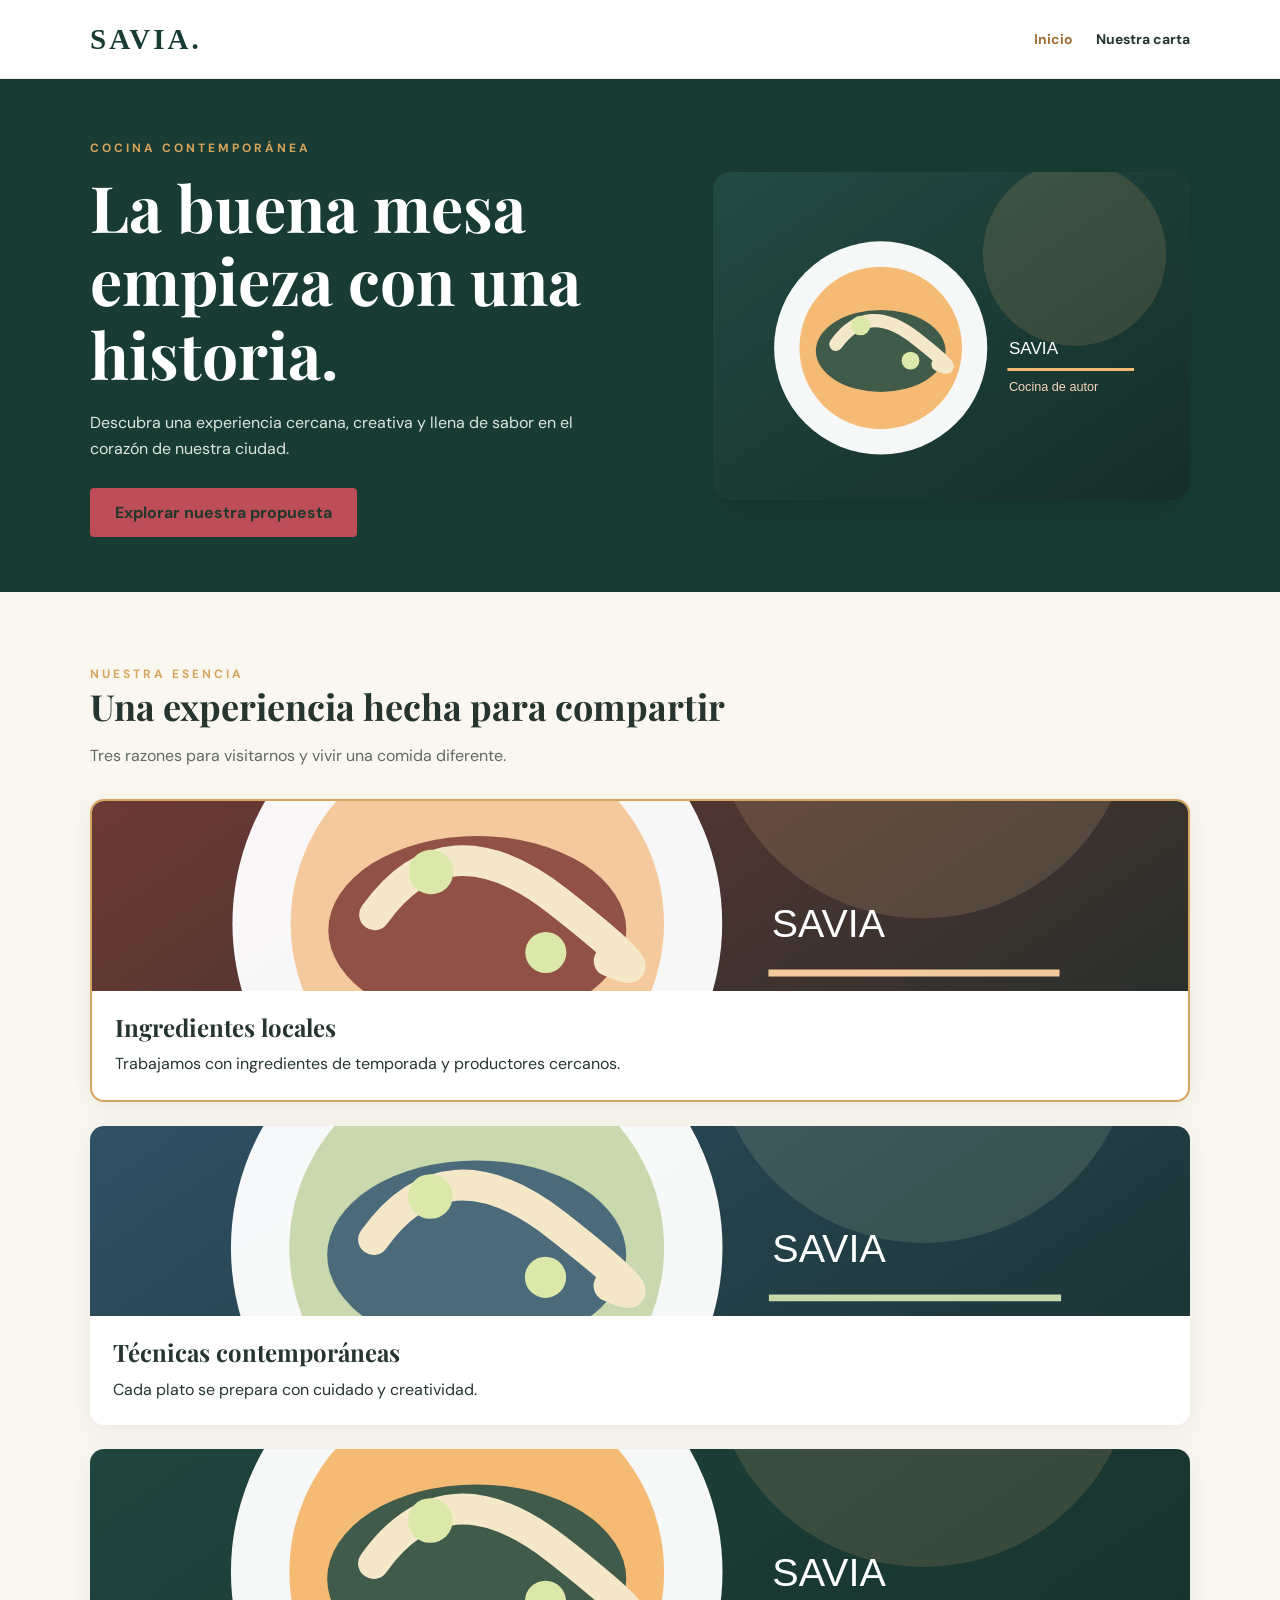
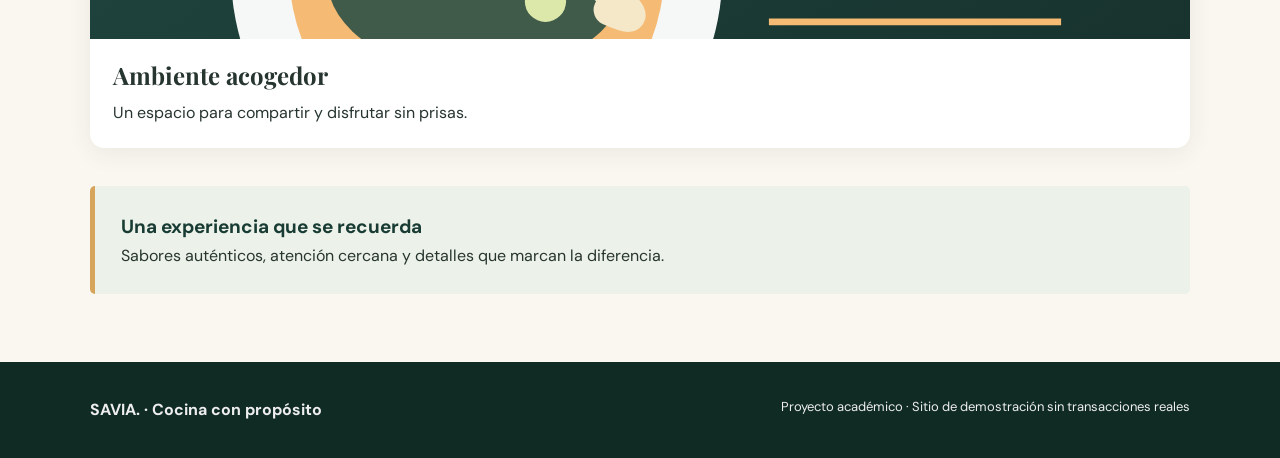
==== index.html @ 29288bd4 "first commit" ====
<!doctype html>
<html lang="es">
  <head>
    <meta charset="utf-8" />
    <meta content="width=device-width, initial-scale=1.0" name="viewport" />
    <title>SAVIA | Inicio</title>
    <link href="css/styles.css" rel="stylesheet" />
  </head>
  <body>
    <header class="site-header">
      <div class="container nav-inner">
        <a class="logo" href="index.html"> SAVIA. </a>
        <nav aria-label="Navegaci&oacute;n principal" class="nav-links">
          <a aria-current="page" href="index.html"> Inicio </a>
          <a class="nav-contact" href="./pages/menu.html"> Nuestra carta </a>
        </nav>
      </div>
    </header>

    <main>
      <section class="hero">
        <div class="container hero-grid">
          <div>
            <span class="eyebrow"> Cocina contempor&aacute;nea </span>
            <h1>La buena mesa empieza con una historia.</h1>
            <p>
              Descubra una experiencia cercana, creativa y llena de sabor en el
              coraz&oacute;n de nuestra ciudad.
            </p>
            <a class="btn" href="pages/menu.html" id="hero-action">
              Explorar nuestra propuesta
            </a>
          </div>
          <img
            alt="Ilustraci&oacute;n de gastronom&iacute;a Savia"
            src="images/hero.svg"
          />
        </div>
      </section>
      <section class="section container">
        <div class="section-heading">
          <span class="eyebrow"> Nuestra esencia </span>
          <h2>Una experiencia hecha para compartir</h2>
          <p class="muted">
            Tres razones para visitarnos y vivir una comida diferente.
          </p>
        </div>
        <div class="feature-layout">
          <article class="tile card-highlight">
            <img
              alt="Presentaci&oacute;n gastron&oacute;mica 1"
              src="images/plato-1.svg"
            />
            <div class="tile-copy">
              <h3>Ingredientes locales</h3>
              <p>
                Trabajamos con ingredientes de temporada y productores cercanos.
              </p>
            </div>
          </article>
          <article class="tile">
            <img
              alt="Presentaci&oacute;n gastron&oacute;mica 2"
              src="images/plato-2.svg"
            />
            <div class="tile-copy">
              <h3>T&eacute;cnicas contempor&aacute;neas</h3>
              <p>Cada plato se prepara con cuidado y creatividad.</p>
            </div>
          </article>
          <article class="tile">
            <img
              alt="Presentaci&oacute;n gastron&oacute;mica 3"
              src="images/plato-3.svg"
            />
            <div class="tile-copy">
              <h3>Ambiente acogedor</h3>
              <p>Un espacio para compartir y disfrutar sin prisas.</p>
            </div>
          </article>
        </div>
        <div class="statement">
          <p class="statement-title" id="statement-title">
            Una experiencia que se recuerda
          </p>
          <p>
            Sabores aut&eacute;nticos, atenci&oacute;n cercana y detalles que
            marcan la diferencia.
          </p>
        </div>
      </section>
    </main>
    <footer class="site-footer">
      <div class="container footer-inner">
        <strong> SAVIA. &middot; Cocina con prop&oacute;sito </strong>
        <p>
          Proyecto acad&eacute;mico &middot; Sitio de demostraci&oacute;n sin
          transacciones reales
        </p>
      </div>
    </footer>
  </body>
</html>
---- css/styles.css ----
@import url("https://fonts.googleapis.com/css2?family=DM+Sans:wght@400;500;600;700&family=Playfair+Display:wght@600;700&display=swap");
:root {
  --forest: #183c33;
  --cream: #faf7f0;
  --gold: #d7a45b;
  --ink: #27352f;
  --mute: #5f6963;
}
* {
  box-sizing: border-box;
}
body {
  margin: 0;
  background: var(--cream);
  color: var(--ink);
  font-family: "DM Sans", Arial, sans-serif;
  line-height: 1.6;
}
h1,
h2,
h3 {
  font-family: "Playfair Display", Georgia, serif;
  line-height: 1.15;
}
a {
  color: inherit;
  text-decoration: none;
}
img {
  display: block;
  max-width: 100%;
}
.container {
  width: min(1100px, calc(100% - 40px));
  margin-inline: auto;
}
.site-header {
  background: #fff;
  border-bottom: 1px solid #e8e7df;
}
.nav-inner {
  display: flex;
  align-items: center;
  justify-content: space-between;
  gap: 24px;
  min-height: 78px;
}
.logo {
  font-family: Georgia, serif;
  font-size: 29px;
  font-weight: bold;
  letter-spacing: 3px;
  color: var(--forest);
}
.nav-links {
  display: flex;
  align-items: center;
  gap: 23px;
  flex-wrap: wrap;
}
.nav-links a {
  font-size: 14px;
  font-weight: 700;
}
.nav-links a:hover,
.nav-links a[aria-current="page"] {
  color: #a17034;
}
.hero {
  background: var(--forest);
  color: white;
}
.hero-grid {
  display: grid;
  grid-template-columns: 1.1fr 0.9fr;
  gap: 40px;
  align-items: center;
  min-height: 440px;
  padding-block: 55px;
}
.hero h1 {
  font-size: clamp(36px, 5vw, 65px);
  margin: 10px 0 20px;
}
.hero p {
  max-width: 540px;
  color: #dce6df;
}
.hero img {
  width: 100%;
  border-radius: 18px;
  box-shadow: 0 18px 45px #071f183d;
}
.eyebrow {
  text-transform: uppercase;
  letter-spacing: 3px;
  font-size: 12px;
  font-weight: 700;
  color: var(--gold);
}
.btn {
  display: inline-block;
  background: var(--gold);
  color: #21372d;
  padding: 12px 25px;
  border-radius: 4px;
  font-weight: 700;
  margin-top: 10px;
}
.btn:hover {
  filter: brightness(0.93);
}
.section {
  padding-block: 68px;
}
.section h2 {
  font-size: 36px;
  margin: 0 0 15px;
}
.muted {
  color: var(--mute);
}
.feature-layout {
  display: flex;
  flex-direction: column;
  gap: 24px;
  margin-top: 30px;
}
.tile {
  background: white;
  border-radius: 14px;
  overflow: hidden;
  box-shadow: 0 5px 25px #173b2d13;
  flex: 1;
}
.tile img {
  height: 190px;
  width: 100%;
  object-fit: cover;
}
.tile-copy {
  padding: 23px;
}
.tile h3 {
  font-size: 24px;
  margin: 0 0 10px;
}
.tile p {
  margin: 0;
}
.statement {
  background: #ecf1e9;
  padding: 26px;
  border-left: 5px solid var(--gold);
  border-radius: 5px;
  margin-top: 38px;
}
.statement p {
  margin: 0;
}
.statement-title {
  font-size: 19px;
  font-weight: 700;
  color: var(--forest);
}
.section-heading {
  max-width: 690px;
}
.site-footer {
  background: #102b24;
  color: #eee;
  padding: 35px 0;
}
.footer-inner {
  display: flex;
  justify-content: space-between;
  gap: 20px;
  flex-wrap: wrap;
}
.footer-inner p {
  margin: 0;
  font-size: 13px;
}
.page-hero {
  background: var(--forest);
  color: white;
  padding: 55px 0;
}
.page-hero h1 {
  font-size: 48px;
  margin: 10px 0;
}
.page-hero p {
  max-width: 650px;
  color: #d5e4db;
}
.page-grid {
  display: grid;
  grid-template-columns: repeat(3, minmax(0, 1fr));
  gap: 24px;
  margin-top: 28px;
}
.page-grid .tile img {
  height: 185px;
}
.cta {
  padding: 22px;
  margin-top: 30px;
  background: #edf1ea;
  border-radius: 10px;
  font-weight: 600;
}
@media (max-width: 760px) {
  .nav-inner {
    align-items: flex-start;
    flex-direction: column;
    padding-block: 18px;
  }
  .nav-links {
    gap: 12px;
  }
  .hero-grid {
    grid-template-columns: 1fr;
  }
  .feature-layout {
    display: flex;
    flex-direction: column;
  }
  .page-grid {
    display: grid;
    grid-template-columns: 1fr;
  }
  .hero h1 {
    font-size: 39px;
  }
  .page-hero h1 {
    font-size: 37px;
  }
}
.card-highlight {
  border: 2px solid #d7a45b;
}

#hero-action {
  background: #bd4d58;
}
@media (max-width: 760px) {
  .nav-inner {
    flex-direction: row;
  }
  .nav-links {
    flex-wrap: nowrap;
  }
}
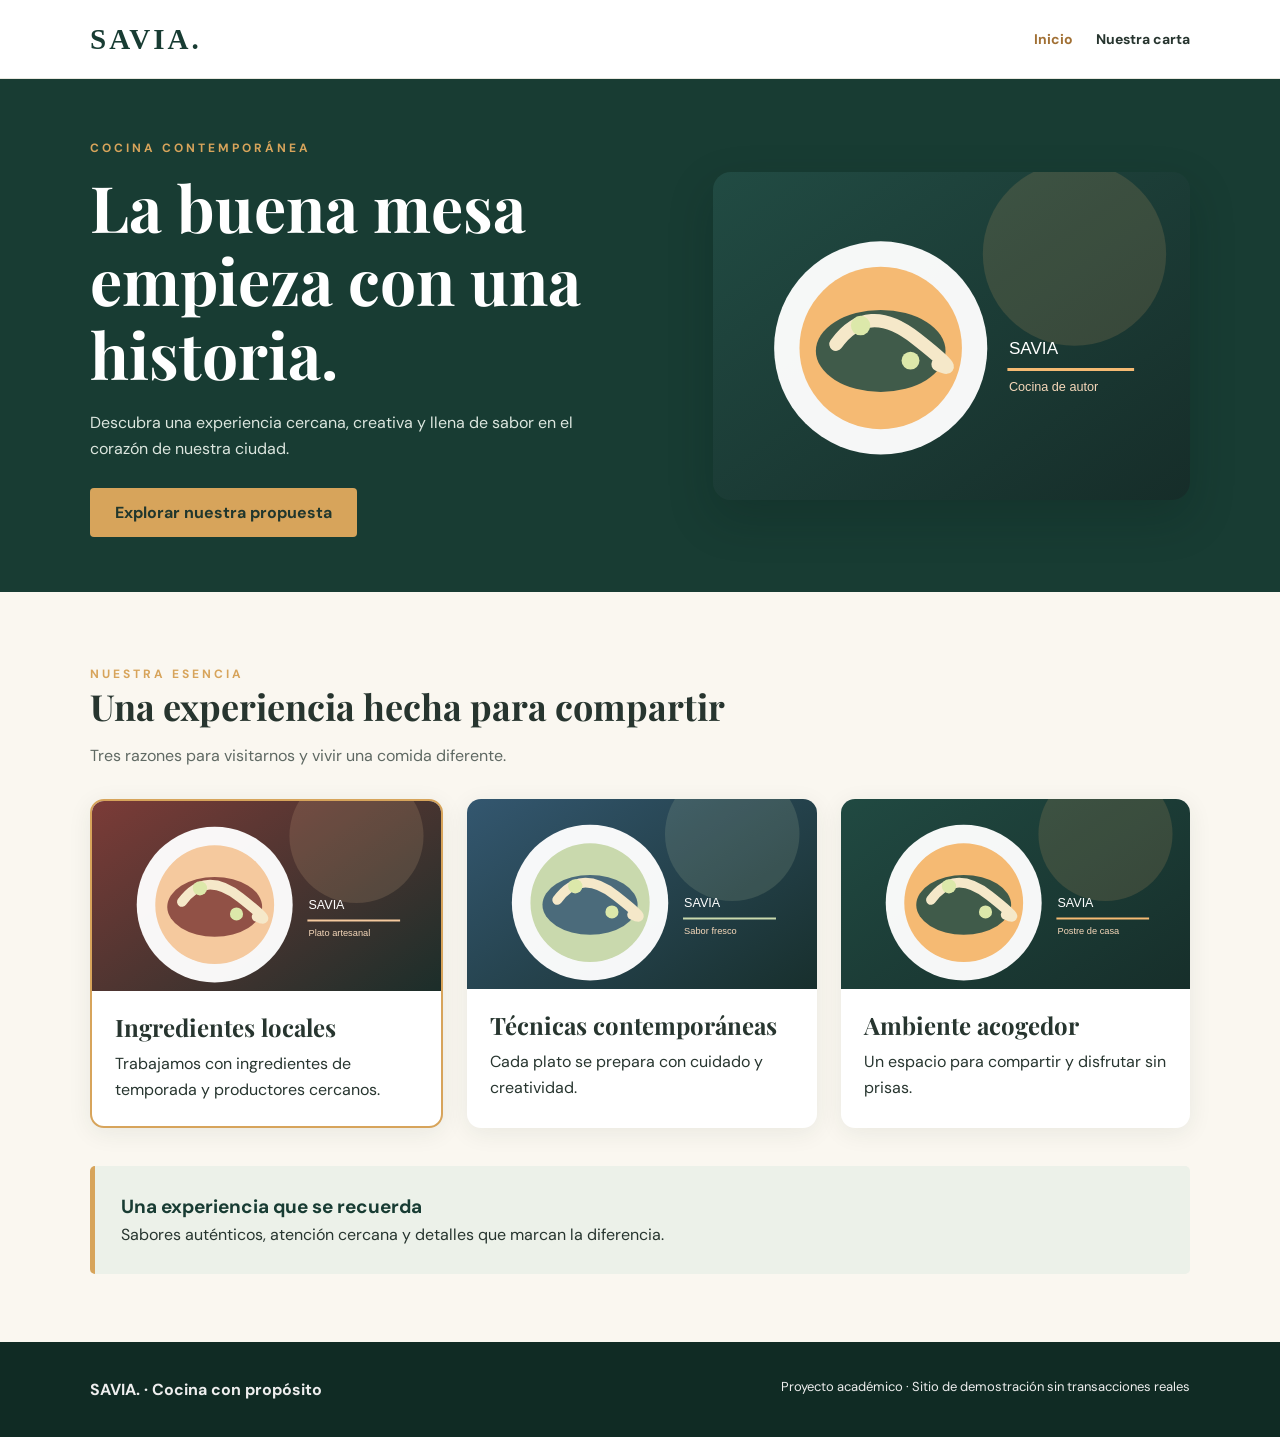
==== commit 934583c2: "fix: solucion incidentes B Y C" ====
--- a/index.html
+++ b/index.html
@@ -12,7 +12,7 @@
         <a class="logo" href="index.html"> SAVIA. </a>
         <nav aria-label="Navegaci&oacute;n principal" class="nav-links">
           <a aria-current="page" href="index.html"> Inicio </a>
-          <a class="nav-contact" href="./pages/menu.html"> Nuestra carta </a>
+          <a class="nav-contact" href="pages/menu.html"> Nuestra carta </a>
         </nav>
       </div>
     </header>
@@ -27,7 +27,7 @@
               Descubra una experiencia cercana, creativa y llena de sabor en el
               coraz&oacute;n de nuestra ciudad.
             </p>
-            <a class="btn" href="pages/menu.html" id="hero-action">
+            <a class="btn" href="./pages/menu.html" id="hero-action">
               Explorar nuestra propuesta
             </a>
           </div>
--- a/css/styles.css
+++ b/css/styles.css
@@ -42,6 +42,7 @@
   display: flex;
   align-items: center;
   justify-content: space-between;
+  flex-wrap: wrap;
   gap: 24px;
   min-height: 78px;
 }
@@ -122,7 +123,6 @@
 }
 .feature-layout {
   display: flex;
-  flex-direction: column;
   gap: 24px;
   margin-top: 30px;
 }
@@ -212,7 +212,6 @@
 }
 @media (max-width: 760px) {
   .nav-inner {
-    align-items: flex-start;
     flex-direction: column;
     padding-block: 18px;
   }
@@ -242,7 +241,7 @@
 }
 
 #hero-action {
-  background: #bd4d58;
+  background: var(--gold);
 }
 @media (max-width: 760px) {
   .nav-inner {
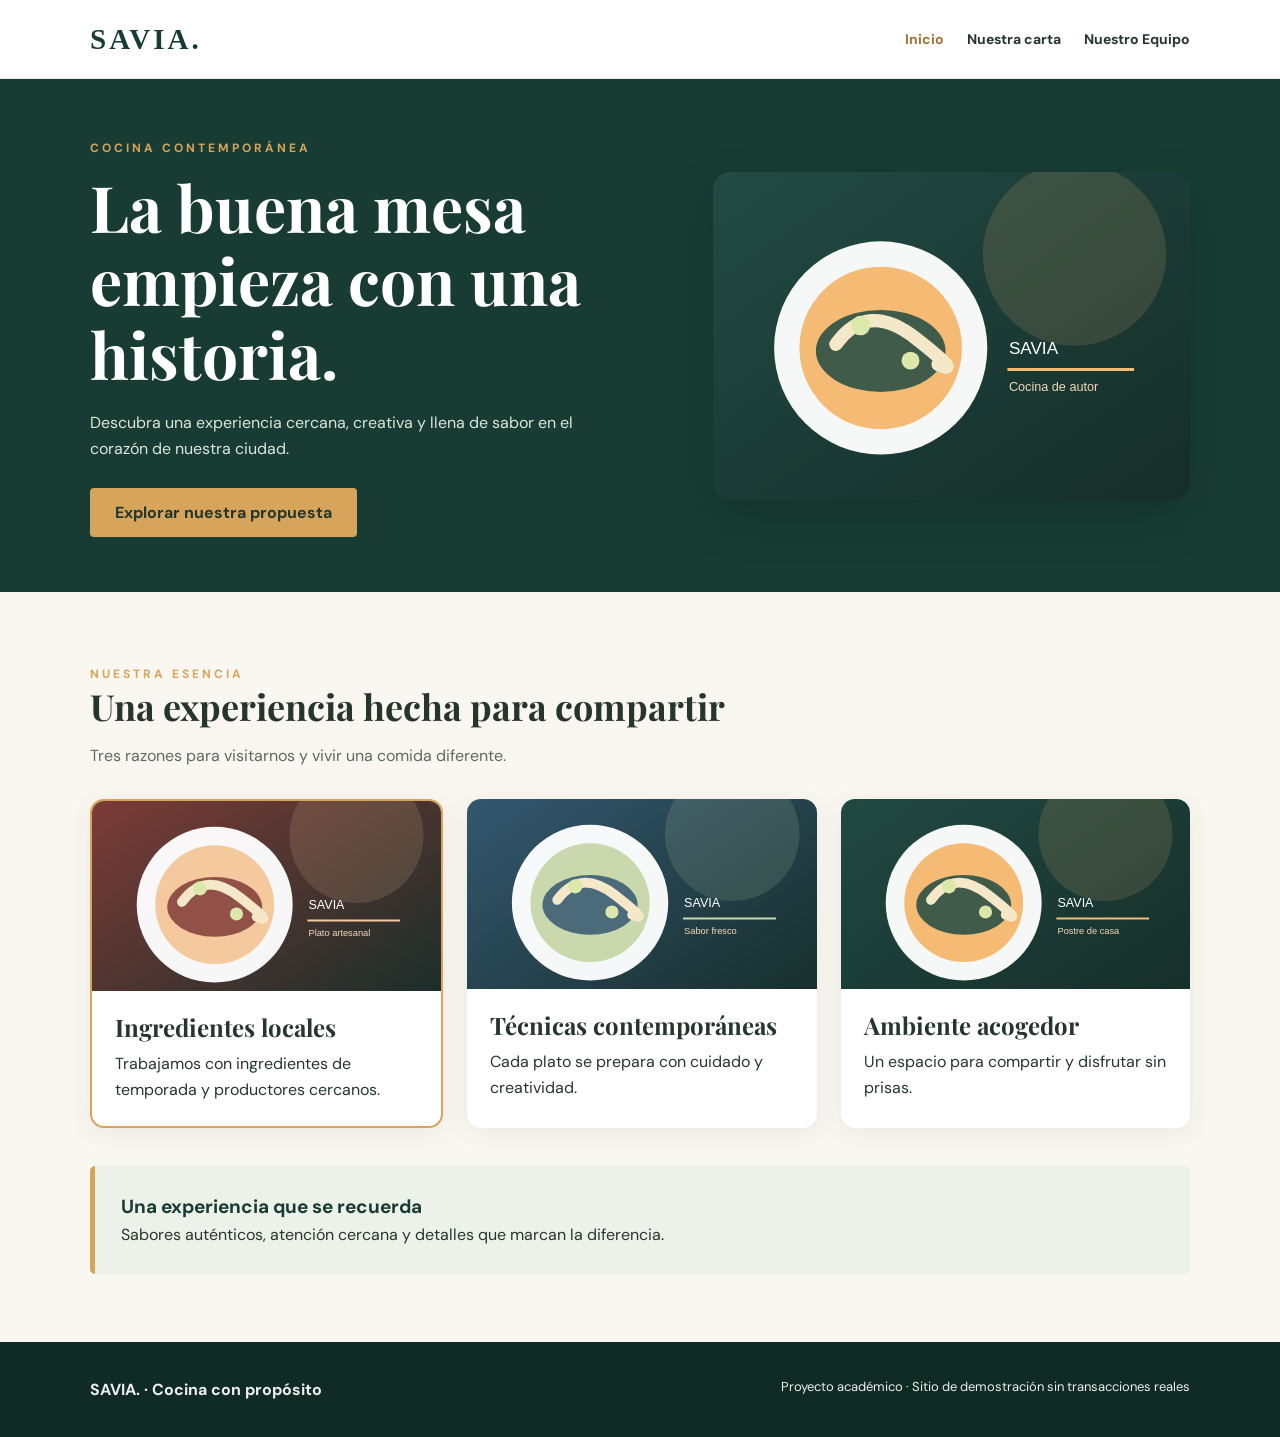
==== commit 9276dca2: "feat: Se actualiza el navbar de paginas" ====
--- a/index.html
+++ b/index.html
@@ -13,6 +13,7 @@
         <nav aria-label="Navegaci&oacute;n principal" class="nav-links">
           <a aria-current="page" href="index.html"> Inicio </a>
           <a class="nav-contact" href="pages/menu.html"> Nuestra carta </a>
+          <a href="pages/equipo.html">Nuestro Equipo</a>
         </nav>
       </div>
     </header>
